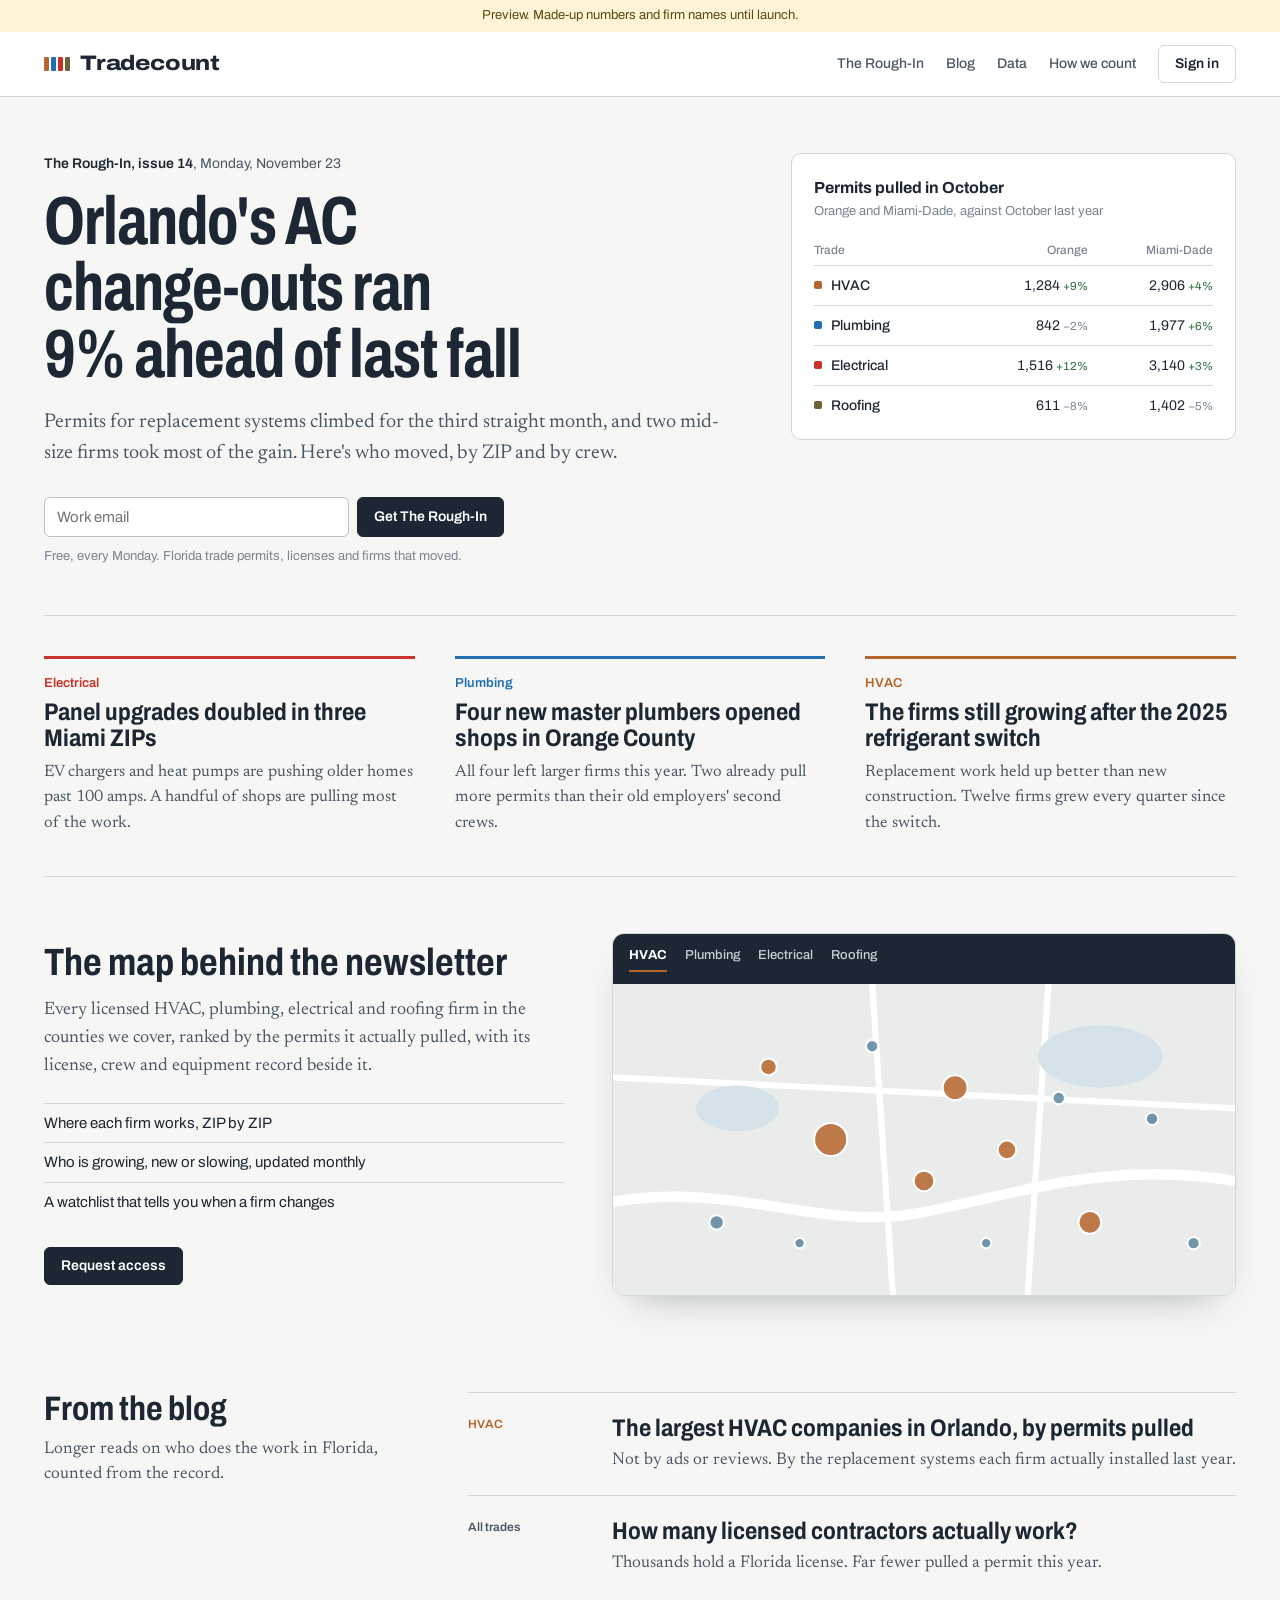
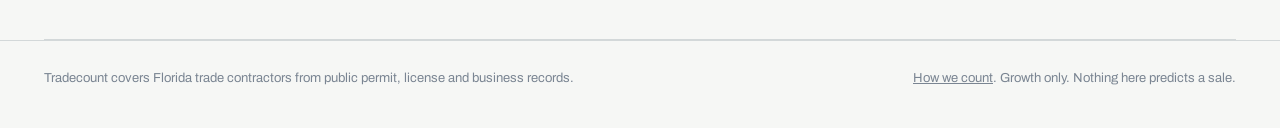
==== news/index.html @ 3c4b4c6f "News site, The Rough-In, blog drafts, method and coverage pages (all noindex) Co-Authored-By: Claude" ====
<!doctype html><html lang="en"><head><meta charset="utf-8"><meta name="viewport" content="width=device-width,initial-scale=1">
<title>Tradecount, Florida trade contractors by the numbers</title><meta name="description" content="Florida trade contractors by the numbers, from public permit and license records."><meta name="robots" content="noindex">
<link rel="preconnect" href="https://fonts.googleapis.com"><link rel="preconnect" href="https://fonts.gstatic.com" crossorigin>
<link href="https://fonts.googleapis.com/css2?family=Archivo:wdth,wght@62..125,400..800&family=Newsreader:opsz,wght@6..72,400;6..72,500&display=swap" rel="stylesheet">
<link rel="stylesheet" href="../assets/tc.css"><link rel="stylesheet" href="news.css">
</head><body>
<div class="sample">Preview. Made-up numbers and firm names until launch.</div>
<header><div class="wrap">
  <a class="mark" href="index.html"><i><b></b><b></b><b></b><b></b></i>Tradecount</a>
  <nav aria-label="Site"><a class="hide" href="issues/">The Rough-In</a><a class="hide" href="blog/">Blog</a><a class="hide" href="data.html">Data</a><a class="hide" href="how-we-count.html">How we count</a><a href="../index.html" class="btn quiet">Sign in</a></nav>
</div></header>
<main class="wrap">

  <section class="lead">
    <div>
      <p class="issue"><a href="issues/sample.html">The Rough-In, issue 14</a>, Monday, November 23</p>
      <h1>Orlando's AC change-outs ran 9% ahead of last fall</h1>
      <p class="dek">Permits for replacement systems climbed for the third straight month, and two mid-size firms took most of the gain. Here's who moved, by ZIP and by crew.</p>
      <form class="signup"><label class="visually-hidden" for="em1">Work email</label><input id="em1" type="email" placeholder="Work email" required><button class="btn">Get The Rough-In</button></form><p>Free, every Monday. Florida trade permits, licenses and firms that moved.</p>
    </div>
    <aside class="count" aria-label="Permits this month">
      <h2>Permits pulled in October</h2><p>Orange and Miami-Dade, against October last year</p>
      <table>
        <tr><th>Trade</th><th>Orange</th><th>Miami-Dade</th></tr>
        <tr><td><span style="background:var(--hvac)"></span>HVAC</td><td>1,284 <small class="up">+9%</small></td><td>2,906 <small class="up">+4%</small></td></tr>
        <tr><td><span style="background:var(--plumbing)"></span>Plumbing</td><td>842 <small class="dn">−2%</small></td><td>1,977 <small class="up">+6%</small></td></tr>
        <tr><td><span style="background:var(--electrical)"></span>Electrical</td><td>1,516 <small class="up">+12%</small></td><td>3,140 <small class="up">+3%</small></td></tr>
        <tr><td><span style="background:var(--roofing)"></span>Roofing</td><td>611 <small class="dn">−8%</small></td><td>1,402 <small class="dn">−5%</small></td></tr>
      </table>
    </aside>
  </section>
  <section class="stories">
    <article class="story" style="--c:var(--electrical)"><p class="t">Electrical</p><h3><a href="issues/sample.html#electrical">Panel upgrades doubled in three Miami ZIPs</a></h3><p>EV chargers and heat pumps are pushing older homes past 100 amps. A handful of shops are pulling most of the work.</p></article>
    <article class="story" style="--c:var(--plumbing)"><p class="t">Plumbing</p><h3>Four new master plumbers opened shops in Orange County</h3><p>All four left larger firms this year. Two already pull more permits than their old employers' second crews.</p></article>
    <article class="story" style="--c:var(--hvac)"><p class="t">HVAC</p><h3>The firms still growing after the 2025 refrigerant switch</h3><p>Replacement work held up better than new construction. Twelve firms grew every quarter since the switch.</p></article>
  </section>
  <section class="portal">
    <div>
      <h2>The map behind the newsletter</h2>
      <p>Every licensed HVAC, plumbing, electrical and roofing firm in the counties we cover, ranked by the permits it actually pulled, with its license, crew and equipment record beside it.</p>
      <ul><li>Where each firm works, ZIP by ZIP</li><li>Who is growing, new or slowing, updated monthly</li><li>A watchlist that tells you when a firm changes</li></ul>
      <a class="btn" href="access.html">Request access</a>
    </div>
    <div class="peek" aria-hidden="true">
      <div class="bar"><b>HVAC</b><span>Plumbing</span><span>Electrical</span><span>Roofing</span></div>
      <svg viewBox="0 0 600 300"><rect width="600" height="300" fill="#E9ECEA"/>
        <path d="M0 210 C120 190 200 240 300 220 S480 170 600 190" stroke="#fff" stroke-width="10" fill="none"/>
        <path d="M250 0 L270 300 M0 90 L600 120 M420 0 L400 300" stroke="#fff" stroke-width="6"/>
        <ellipse cx="470" cy="70" rx="60" ry="30" fill="#D5E2EA"/><ellipse cx="120" cy="120" rx="40" ry="22" fill="#D5E2EA"/>
        <g fill="#B5652B" fill-opacity=".85" stroke="#fff" stroke-width="2">
          <circle cx="210" cy="150" r="16"/><circle cx="330" cy="100" r="12"/><circle cx="300" cy="190" r="10"/><circle cx="380" cy="160" r="9"/><circle cx="150" cy="80" r="8"/><circle cx="460" cy="230" r="11"/></g>
        <g fill="#3D6F8E" fill-opacity=".7" stroke="#fff" stroke-width="2">
          <circle cx="250" cy="60" r="6"/><circle cx="520" cy="130" r="6"/><circle cx="100" cy="230" r="7"/><circle cx="360" cy="250" r="5"/><circle cx="430" cy="110" r="6"/><circle cx="180" cy="250" r="5"/><circle cx="560" cy="250" r="6"/></g>
      </svg>
    </div>
  </section>

  <section class="stories" aria-label="From the blog" style="grid-template-columns:minmax(0,1fr) minmax(0,2fr)">
    <div><h2 style="font-family:var(--display);font-stretch:80%;font-size:34px;line-height:1.02;margin:0 0 10px">From the blog</h2><p style="font-family:var(--read);font-size:17px;color:var(--ink-2);margin:0">Longer reads on who does the work in Florida, counted from the record.</p></div>
    <ul class="list" style="padding:0">
      <li><span class="d"><span class="tag" style="--c:var(--hvac)">HVAC</span></span><div><h3><a href="blog/largest-hvac-companies-orlando.html">The largest HVAC companies in Orlando, by permits pulled</a></h3><p>Not by ads or reviews. By the replacement systems each firm actually installed last year.</p></div></li>
      <li><span class="d"><span class="tag">All trades</span></span><div><h3><a href="blog/">How many licensed contractors actually work?</a></h3><p>Thousands hold a Florida license. Far fewer pulled a permit this year.</p></div></li>
    </ul>
  </section>
</main>
<footer><div class="wrap"><span>Tradecount covers Florida trade contractors from public permit, license and business records.</span><span><a href="how-we-count.html">How we count</a>. Growth only. Nothing here predicts a sale.</span></div></footer>
<script>document.querySelectorAll("form.signup").forEach(f=>f.onsubmit=e=>{e.preventDefault();let p=f.nextElementSibling;p.textContent="Signups open at launch. Nothing was sent or saved.";p.className="note-sent"})</script>
</body></html>
---- assets/tc.css ----
/* Tradecount design tokens (preview) */
:root{
  --ink:#1C2733; --ink-2:#4A5664; --ink-3:#7A8592;
  --paper:#F6F7F5; --white:#FFFFFF; --line:#D3D8D9; --plate:#DCE1E2; --plate-edge:#B9C1C4;
  --hvac:#B5652B; --plumbing:#1F6FB2; --electrical:#C8322B; --roofing:#6E6236;
  --trade:var(--hvac);
  --display:"Archivo",system-ui,sans-serif; --body:"Archivo",system-ui,sans-serif; --read:"Newsreader",Georgia,serif;
}
*{box-sizing:border-box}
html{-webkit-text-size-adjust:100%}
body{margin:0;background:var(--paper);color:var(--ink);font:400 15px/1.5 var(--body);font-variant-numeric:tabular-nums}
a{color:inherit}
:focus-visible{outline:2px solid var(--trade);outline-offset:2px}
.wrap{max-width:1240px;margin:0 auto;padding:0 24px}
@media (max-width:640px){.wrap{padding:0 16px}}
.mark{font-family:var(--display);font-weight:800;font-stretch:118%;letter-spacing:-.01em;font-size:21px;text-decoration:none;display:inline-flex;align-items:center;gap:10px}
.mark i{display:inline-grid;grid-template-columns:repeat(4,5px);gap:2px}
.mark i b{width:5px;height:14px;border-radius:1px}
.mark i b:nth-child(1){background:var(--hvac)}.mark i b:nth-child(2){background:var(--plumbing)}
.mark i b:nth-child(3){background:var(--electrical)}.mark i b:nth-child(4){background:var(--roofing)}
.btn{font:600 14px/1 var(--body);border-radius:6px;padding:11px 16px;border:1px solid var(--ink);background:var(--ink);color:#fff;text-decoration:none;display:inline-block;cursor:pointer}
.btn.quiet{background:transparent;color:var(--ink);border-color:var(--line)}
.sample{background:#FFF4D6;color:#5A4A12;font-size:13px;text-align:center;padding:6px 12px}
@media (prefers-reduced-motion:reduce){*{animation:none!important;transition:none!important}}
---- news/news.css ----
header{border-bottom:1px solid var(--line);background:var(--white)}
header .wrap{display:flex;align-items:center;justify-content:space-between;height:64px;gap:16px}
header nav{display:flex;gap:22px;align-items:center;font-weight:500;font-size:14px}
header nav a{text-decoration:none;color:var(--ink-2)} header nav a:hover{color:var(--ink)}
@media (max-width:760px){header nav a.hide{display:none}}
.lead{display:grid;grid-template-columns:minmax(0,1.55fr) minmax(0,1fr);gap:56px;padding:56px 0 48px;border-bottom:1px solid var(--line)}
@media (max-width:900px){.lead{grid-template-columns:1fr;gap:32px;padding:32px 0}}
.issue{font-size:14px;color:var(--ink-2);margin:0 0 14px}
.issue a{font-weight:600;color:var(--ink);text-decoration:none}
h1{font-family:var(--display);font-stretch:72%;font-weight:700;font-size:clamp(38px,5.6vw,68px);line-height:.98;letter-spacing:-.015em;margin:0 0 20px;max-width:19ch;text-wrap:balance}
.dek{font-family:var(--read);font-size:20px;line-height:1.55;color:var(--ink-2);max-width:34em;margin:0 0 28px}
.signup{display:flex;gap:8px;max-width:460px;flex-wrap:wrap}
.signup input{flex:1 1 220px;font:400 15px var(--body);padding:11px 12px;border:1px solid var(--plate-edge);border-radius:6px;background:var(--white)}
.signup + p{font-size:13px;color:var(--ink-3);margin:10px 0 0}
.count{background:var(--white);border:1px solid var(--line);border-radius:10px;padding:22px 22px 14px;align-self:start}
.count h2{font-family:var(--display);font-stretch:100%;font-size:16px;font-weight:700;margin:0 0 2px}
.count p{margin:0 0 14px;color:var(--ink-3);font-size:13px}
.count table{width:100%;border-collapse:collapse;font-size:14px}
.count th{font-weight:500;color:var(--ink-3);text-align:right;padding:6px 0;font-size:12px}
.count th:first-child{text-align:left}
.count td{padding:9px 0;border-top:1px solid var(--line);text-align:right}
.count td:first-child{text-align:left;font-weight:500}
.count td:first-child span{display:inline-block;width:8px;height:8px;border-radius:2px;margin-right:9px;vertical-align:1px}
.up{color:#2F6B3D}.dn{color:var(--ink-3)}
.stories{display:grid;grid-template-columns:repeat(3,minmax(0,1fr));gap:40px;padding:40px 0;border-bottom:1px solid var(--line)}
@media (max-width:900px){.stories{grid-template-columns:1fr;gap:28px;padding:28px 0}}
.story{border-top:3px solid var(--c);padding-top:14px}
.story .t{font-family:var(--body);font-size:13px;color:var(--c);font-weight:600;margin:0 0 6px}
.story h3{font-family:var(--display);font-stretch:85%;font-size:24px;line-height:1.1;margin:0 0 8px;font-weight:700}
.story p{font-family:var(--read);font-size:16.5px;line-height:1.55;color:var(--ink-2);margin:0}
.portal{display:grid;grid-template-columns:minmax(0,1fr) minmax(0,1.2fr);gap:48px;align-items:center;padding:56px 0}
@media (max-width:900px){.portal{grid-template-columns:1fr;padding:32px 0}}
.portal h2{font-family:var(--display);font-stretch:80%;font-size:38px;line-height:1.02;margin:0 0 14px;font-weight:700}
.portal p{font-family:var(--read);font-size:18px;line-height:1.55;color:var(--ink-2);margin:0 0 22px;max-width:30em}
.portal ul{list-style:none;padding:0;margin:0 0 26px;font-size:15px}
.portal li{padding:8px 0;border-top:1px solid var(--line)}
.peek{border-radius:12px;overflow:hidden;border:1px solid var(--line);background:var(--white);box-shadow:0 18px 40px -24px rgba(28,39,51,.45)}
.peek .bar{display:flex;gap:18px;padding:12px 16px;background:var(--ink);color:#C9D1D8;font-size:13px;font-weight:500}
.peek .bar b{color:#fff;border-bottom:2px solid var(--hvac);padding-bottom:4px}
.peek svg{display:block;width:100%;height:auto}
footer{border-top:1px solid var(--line);padding:28px 0 40px;font-size:13px;color:var(--ink-3)}
footer .wrap{display:flex;justify-content:space-between;gap:16px;flex-wrap:wrap}

.visually-hidden{position:absolute;left:-9999px}
.crumb{font-size:14px;color:var(--ink-2);margin:40px 0 12px}.crumb a{color:var(--ink);font-weight:600;text-decoration:none}
.page h1{max-width:22ch}
.article{max-width:680px;padding:0 0 64px}
.article h1{font-size:clamp(36px,5vw,58px);max-width:20ch}
.article .meta{font-size:14px;color:var(--ink-3);margin:0 0 28px;padding-bottom:20px;border-bottom:1px solid var(--line)}
.article .body{font-family:var(--read);font-size:19px;line-height:1.65;color:#25313D}
.article .body h2{font-family:var(--display);font-stretch:85%;font-size:28px;line-height:1.1;margin:40px 0 10px;font-weight:700;color:var(--ink)}
.article .body p{margin:0 0 18px}
.article .body ul{padding-left:1.1em;margin:0 0 18px}.article .body li{margin:0 0 6px}
.article figure{margin:28px 0;background:var(--white);border:1px solid var(--line);border-radius:10px;padding:18px 18px 10px}
.article figcaption{font-family:var(--body);font-size:13px;color:var(--ink-3);margin-top:8px}
.tbl{width:100%;border-collapse:collapse;font-family:var(--body);font-size:14px}
.tbl th{font-weight:500;color:var(--ink-3);text-align:right;padding:6px 0;font-size:12px}.tbl th:first-child,.tbl td:first-child{text-align:left}
.tbl td{padding:8px 0;border-top:1px solid var(--line);text-align:right}
.callout{font-family:var(--body);font-size:15px;background:var(--white);border-left:4px solid var(--c,var(--ink));padding:14px 18px;border-radius:0 8px 8px 0;margin:24px 0}
.list{list-style:none;margin:0;padding:0 0 56px;max-width:860px}
.list li{display:grid;grid-template-columns:120px minmax(0,1fr);gap:24px;padding:22px 0;border-top:1px solid var(--line)}
@media (max-width:640px){.list li{grid-template-columns:1fr;gap:6px}}
.list .d{font-size:13px;color:var(--ink-3)}
.list h3{font-family:var(--display);font-stretch:85%;font-size:24px;line-height:1.12;margin:0 0 6px;font-weight:700}
.list h3 a{color:inherit;text-decoration:none}.list h3 a:hover{text-decoration:underline}
.list p{font-family:var(--read);font-size:17px;line-height:1.5;color:var(--ink-2);margin:0}
.tag{display:inline-block;font-size:12px;font-weight:600;color:var(--c,var(--ink-2));margin-right:10px}
.draft{display:inline-block;font-size:12px;font-weight:600;color:#7A5A00;background:#FFF1C7;border-radius:4px;padding:1px 6px}
.cols{display:grid;grid-template-columns:repeat(2,minmax(0,1fr));gap:40px;padding:8px 0 56px}
@media (max-width:800px){.cols{grid-template-columns:1fr}}
.cols h2{font-family:var(--display);font-stretch:90%;font-size:22px;margin:0 0 8px}
.cols p,.cols li{font-family:var(--read);font-size:17px;line-height:1.55;color:var(--ink-2)}
.note-sent{font-size:14px;color:var(--ink-2);margin-top:10px}
a:focus-visible,button:focus-visible,input:focus-visible,select:focus-visible{outline:2px solid var(--plumbing);outline-offset:2px}
.story h3 a,.lead a.btn{color:inherit;text-decoration:none}.story h3 a:hover{text-decoration:underline}.lead a.btn{color:#fff}
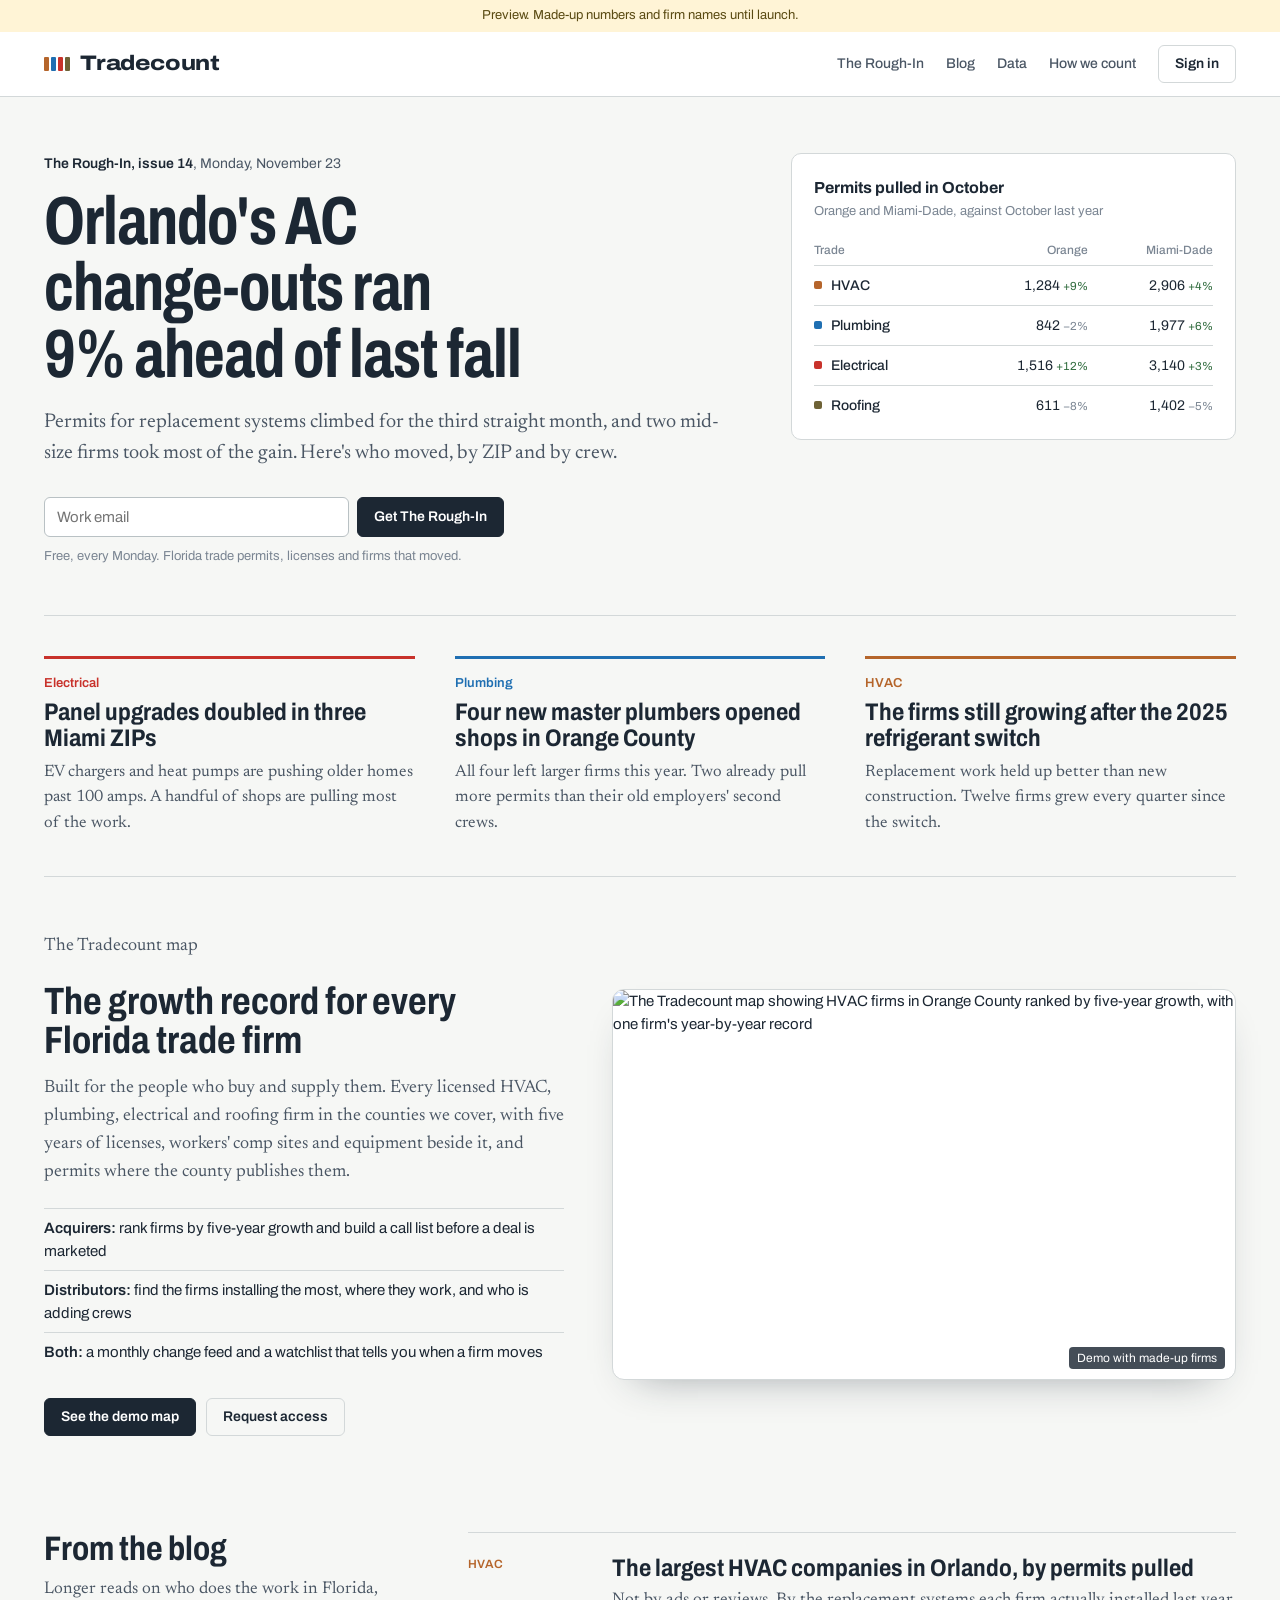
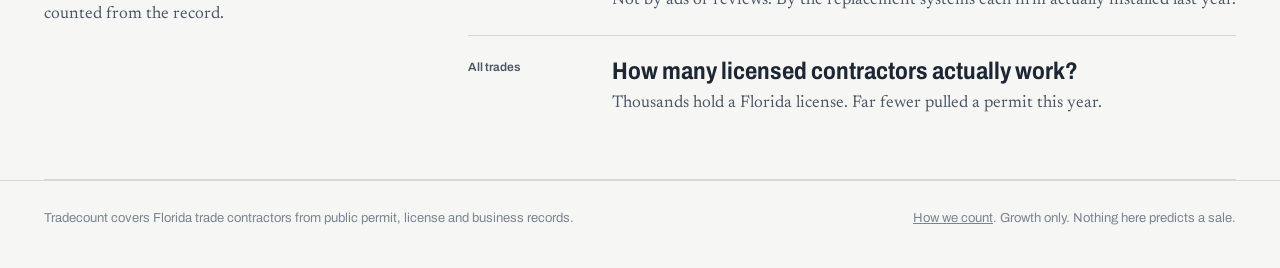
==== commit 336beca6: "Conversion pass: say what Tradecount is and who it's for Sign-in page now explains the product, both" ====
--- a/news/index.html
+++ b/news/index.html
@@ -36,23 +36,17 @@
   </section>
   <section class="portal">
     <div>
-      <h2>The map behind the newsletter</h2>
-      <p>Every licensed HVAC, plumbing, electrical and roofing firm in the counties we cover, ranked by the permits it actually pulled, with its license, crew and equipment record beside it.</p>
-      <ul><li>Where each firm works, ZIP by ZIP</li><li>Who is growing, new or slowing, updated monthly</li><li>A watchlist that tells you when a firm changes</li></ul>
-      <a class="btn" href="access.html">Request access</a>
+      <p class="issue">The Tradecount map</p>
+      <h2>The growth record for every Florida trade firm</h2>
+      <p>Built for the people who buy and supply them. Every licensed HVAC, plumbing, electrical and roofing firm in the counties we cover, with five years of licenses, workers' comp sites and equipment beside it, and permits where the county publishes them.</p>
+      <ul>
+        <li><b>Acquirers:</b> rank firms by five-year growth and build a call list before a deal is marketed</li>
+        <li><b>Distributors:</b> find the firms installing the most, where they work, and who is adding crews</li>
+        <li><b>Both:</b> a monthly change feed and a watchlist that tells you when a firm moves</li>
+      </ul>
+      <div class="ctas"><a class="btn" href="../preview/portal.html">See the demo map</a><a class="btn quiet" href="access.html">Request access</a></div>
     </div>
-    <div class="peek" aria-hidden="true">
-      <div class="bar"><b>HVAC</b><span>Plumbing</span><span>Electrical</span><span>Roofing</span></div>
-      <svg viewBox="0 0 600 300"><rect width="600" height="300" fill="#E9ECEA"/>
-        <path d="M0 210 C120 190 200 240 300 220 S480 170 600 190" stroke="#fff" stroke-width="10" fill="none"/>
-        <path d="M250 0 L270 300 M0 90 L600 120 M420 0 L400 300" stroke="#fff" stroke-width="6"/>
-        <ellipse cx="470" cy="70" rx="60" ry="30" fill="#D5E2EA"/><ellipse cx="120" cy="120" rx="40" ry="22" fill="#D5E2EA"/>
-        <g fill="#B5652B" fill-opacity=".85" stroke="#fff" stroke-width="2">
-          <circle cx="210" cy="150" r="16"/><circle cx="330" cy="100" r="12"/><circle cx="300" cy="190" r="10"/><circle cx="380" cy="160" r="9"/><circle cx="150" cy="80" r="8"/><circle cx="460" cy="230" r="11"/></g>
-        <g fill="#3D6F8E" fill-opacity=".7" stroke="#fff" stroke-width="2">
-          <circle cx="250" cy="60" r="6"/><circle cx="520" cy="130" r="6"/><circle cx="100" cy="230" r="7"/><circle cx="360" cy="250" r="5"/><circle cx="430" cy="110" r="6"/><circle cx="180" cy="250" r="5"/><circle cx="560" cy="250" r="6"/></g>
-      </svg>
-    </div>
+    <figure class="peek shot"><img src="../assets/demo-portal.jpg" alt="The Tradecount map showing HVAC firms in Orange County ranked by five-year growth, with one firm's year-by-year record" width="1440" height="900" loading="lazy"><figcaption>Demo with made-up firms</figcaption></figure>
   </section>
 
   <section class="stories" aria-label="From the blog" style="grid-template-columns:minmax(0,1fr) minmax(0,2fr)">
--- a/news/news.css
+++ b/news/news.css
@@ -74,3 +74,14 @@
 .note-sent{font-size:14px;color:var(--ink-2);margin-top:10px}
 a:focus-visible,button:focus-visible,input:focus-visible,select:focus-visible{outline:2px solid var(--plumbing);outline-offset:2px}
 .story h3 a,.lead a.btn{color:inherit;text-decoration:none}.story h3 a:hover{text-decoration:underline}.lead a.btn{color:#fff}
+
+.portal .ctas{display:flex;gap:10px;flex-wrap:wrap}.portal .ctas a.btn:not(.quiet){color:#fff}.portal .ctas .btn{text-decoration:none}
+.portal li b{font-weight:600}
+.shot{margin:0;position:relative}.shot img{display:block;width:100%;height:auto}
+.shot figcaption{position:absolute;right:10px;bottom:10px;font-size:12px;background:rgba(28,39,51,.82);color:#fff;border-radius:4px;padding:2px 8px}
+.who2{display:grid;grid-template-columns:repeat(2,minmax(0,1fr));gap:40px;padding:40px 0;border-bottom:1px solid var(--line)}
+@media (max-width:800px){.who2{grid-template-columns:1fr;gap:28px;padding:28px 0}}
+.who2 div{border-top:3px solid var(--ink);padding-top:14px}
+.who2 h2{font-family:var(--display);font-stretch:85%;font-size:24px;line-height:1.1;margin:0 0 8px}
+.who2 p{font-family:var(--read);font-size:17px;line-height:1.55;color:var(--ink-2);margin:0 0 10px}
+.who2 ul{margin:0;padding-left:1.1em;font-size:15px;color:var(--ink-2)}.who2 li{margin:0 0 6px}
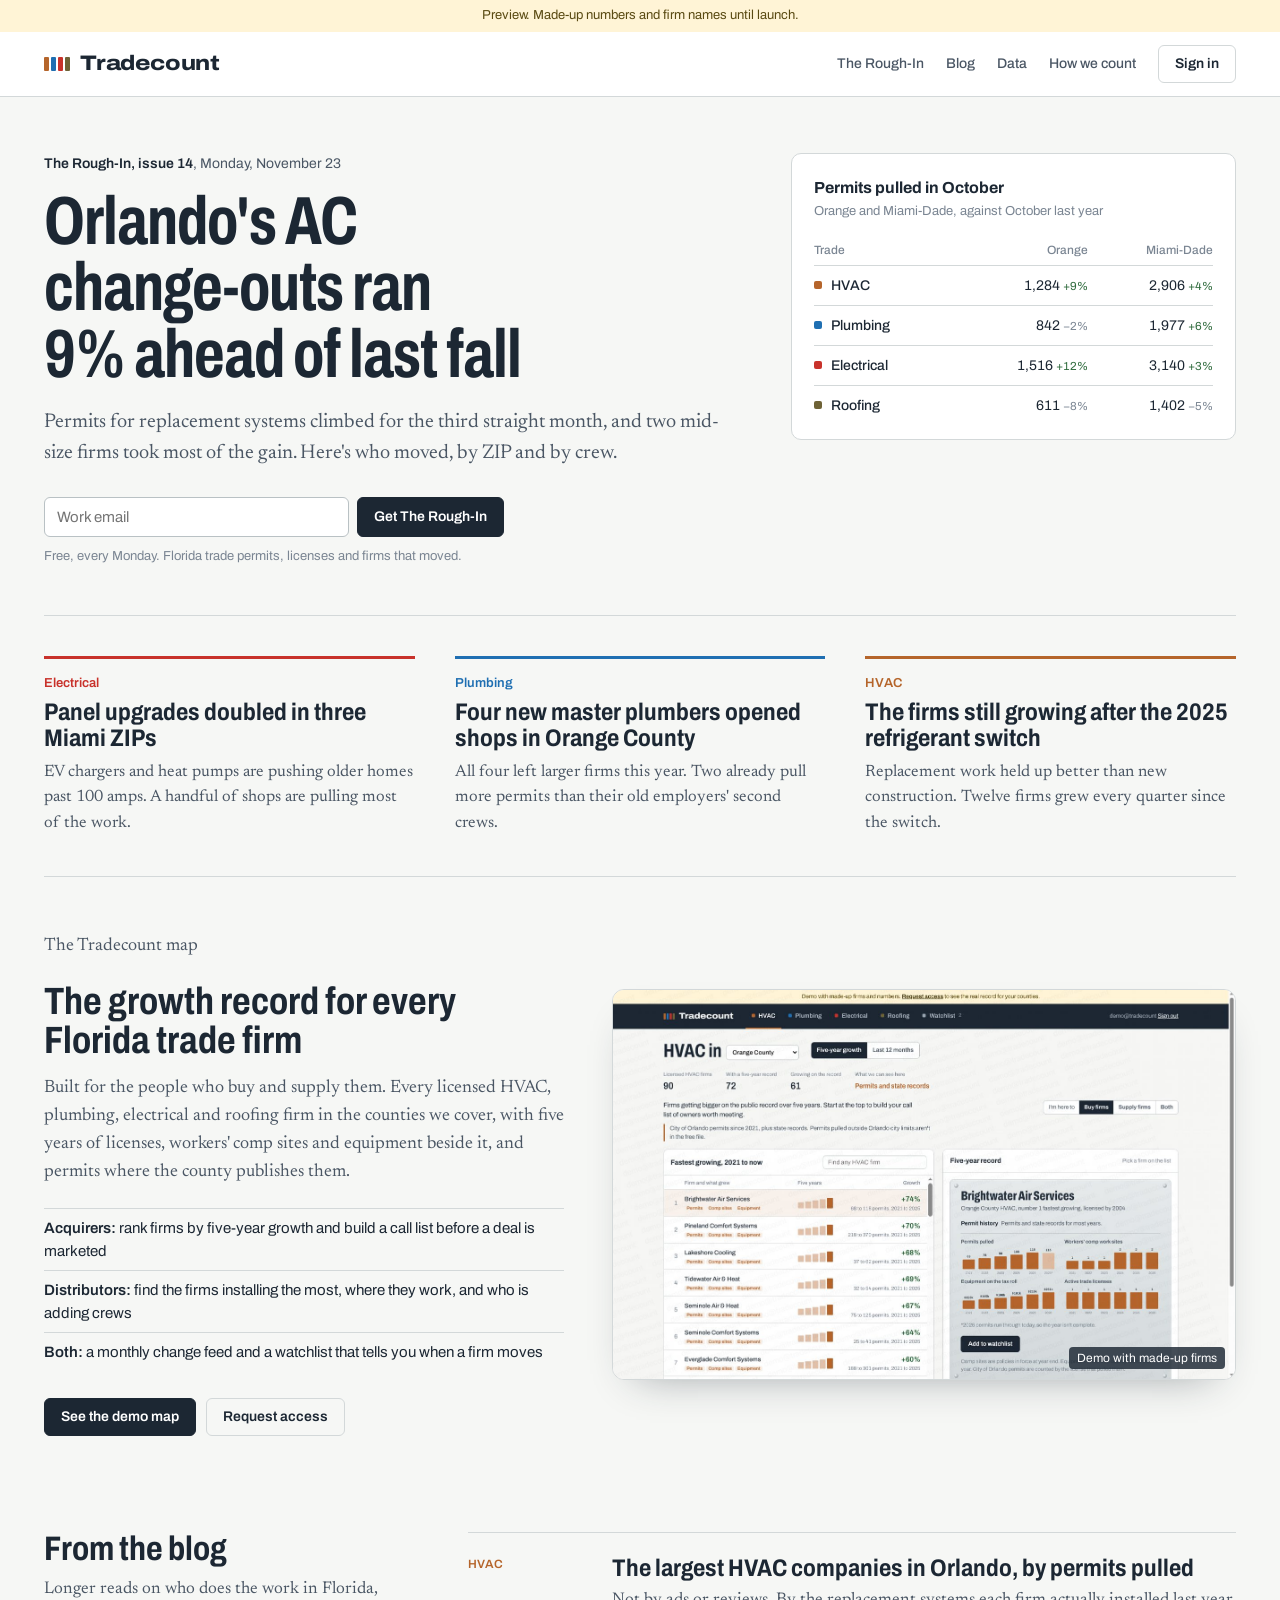
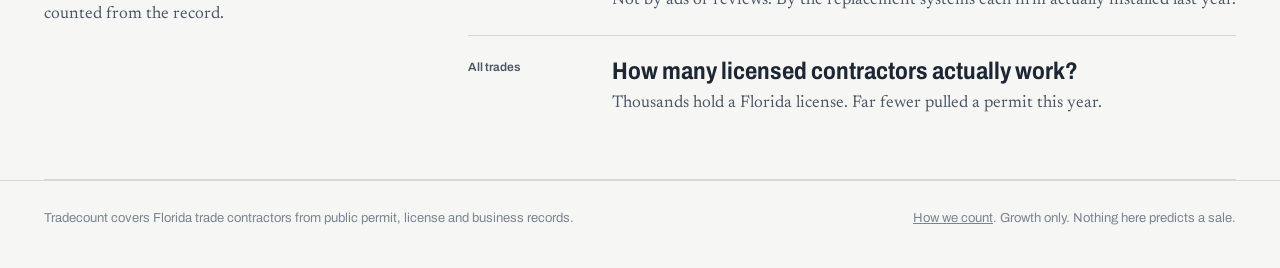
==== commit 0f73f5d1: "Sign-in page becomes the product page: segment paths into the demo, product shot, proof strip, how i" ====
--- a/news/index.html
+++ b/news/index.html
@@ -46,7 +46,7 @@
       </ul>
       <div class="ctas"><a class="btn" href="../preview/portal.html">See the demo map</a><a class="btn quiet" href="access.html">Request access</a></div>
     </div>
-    <figure class="peek shot"><img src="../assets/demo-portal.jpg" alt="The Tradecount map showing HVAC firms in Orange County ranked by five-year growth, with one firm's year-by-year record" width="1440" height="900" loading="lazy"><figcaption>Demo with made-up firms</figcaption></figure>
+    <figure class="peek shot"><img src="../assets/demo-portal.jpg?v=1" alt="The Tradecount map showing HVAC firms in Orange County ranked by five-year growth, with one firm's year-by-year record" width="1389" height="868" loading="lazy"><figcaption>Demo with made-up firms</figcaption></figure>
   </section>
 
   <section class="stories" aria-label="From the blog" style="grid-template-columns:minmax(0,1fr) minmax(0,2fr)">
